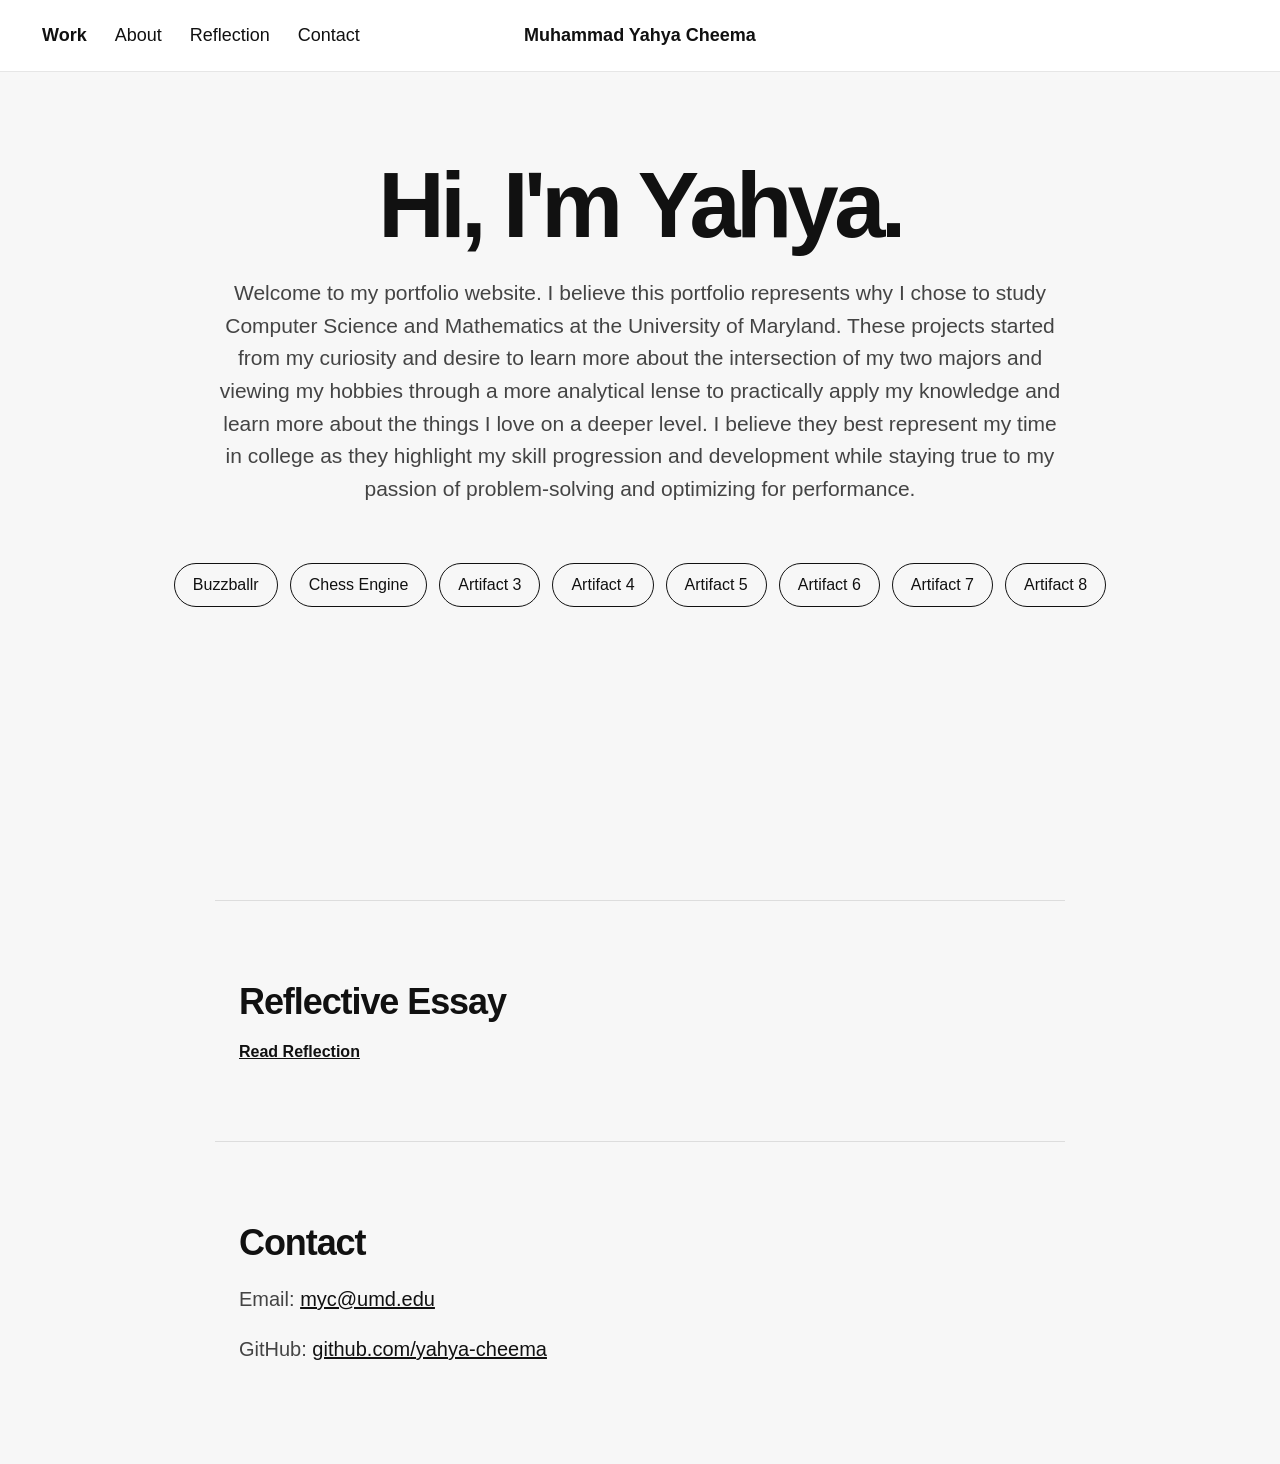
==== index.html @ f9bc6673 "For portfolio" ====
<!DOCTYPE html>
<html lang="en">
<head>
  <meta charset="UTF-8" />
  <meta name="viewport" content="width=device-width, initial-scale=1.0" />
  <title>Muhammad Yahya Cheema | Portfolio</title>
  <link rel="stylesheet" href="style.css" />
</head>

<body>
  <header class="navbar">
    <nav class="nav-left">
      <a href="#work">Work</a>
      <a href="#about">About</a>
      <a href="#reflection">Reflection</a>
      <a href="#contact">Contact</a>
    </nav>

    <div class="nav-name">Muhammad Yahya Cheema</div>
  </header>

  <main>
    <section class="hero">
      <h1>Hi, I'm Yahya.</h1>

      <div class="bio" id="about">
        <p>
          Welcome to my portfolio website. I believe this portfolio represents why I chose to study Computer Science and Mathematics at the University of Maryland.
         These projects started from my curiosity and desire to learn more about the intersection of my two majors and viewing my
        hobbies through a more analytical lense to practically apply my knowledge and learn more about the things I love on a deeper level.
        I believe they best represent my time in college as they highlight my skill progression
        and development while staying true to my passion of problem-solving and optimizing for performance.
        </p>
      </div>

      <div class="button-row" id="work">
        <a href="artifact1.html" class="button">Buzzballr</a>
        <a href="artifact2.html" class="button">Chess Engine</a>
        <a href="artifact3.html" class="button">Artifact 3</a>
        <a href="artifact4.html" class="button">Artifact 4</a>
        <a href="artifact5.html" class="button">Artifact 5</a>
        <a href="artifact5.html" class="button">Artifact 6</a>
        <a href="artifact5.html" class="button">Artifact 7</a>
        <a href="artifact5.html" class="button">Artifact 8</a>
      </div>
    </section>

    <section class="section" id="reflection">
      <h2>Reflective Essay</h2>
      <p>
      </p>
      <a href="reflection.html" class="text-link">Read Reflection</a>
    </section>

    <section class="section" id="contact">
      <h2>Contact</h2>
      <p>Email: <a href="mailto:myc@terpmail.umd.edu">myc@umd.edu</a></p>
      <p>GitHub: <a href="https://github.com/yahya-cheema">github.com/yahya-cheema</a></p>
    </section>
  </main>
</body>
</html>
---- style.css ----
* {
  box-sizing: border-box;
}

html {
  scroll-behavior: smooth;
}

body {
  margin: 0;
  font-family: Helvetica, Arial, sans-serif;
  background: #f7f7f7;
  color: #111;
}

/* Top navigation */

.navbar {
  height: 72px;
  padding: 0 42px;
  display: flex;
  align-items: center;
  justify-content: center;
  position: relative;
  background: #ffffff;
  border-bottom: 1px solid #e6e6e6;
}

.nav-left {
  position: absolute;
  left: 42px;
  display: flex;
  gap: 28px;
}

.nav-left a,
.nav-name {
  font-size: 18px;
  text-decoration: none;
  color: #111;
}

.nav-left a:first-child {
  font-weight: 700;
}

.nav-left a:hover {
  text-decoration: underline;
}

.nav-name {
  font-weight: 700;
}

/* Hero / welcome page */

.hero {
  min-height: calc(100vh - 72px);
  padding: 90px 24px 70px;
  display: flex;
  flex-direction: column;
  align-items: center;
  text-align: center;
}

.hero h1 {
  margin: 0 0 28px;
  max-width: 900px;
  font-size: clamp(48px, 8vw, 92px);
  line-height: 0.95;
  letter-spacing: -0.05em;
}

.bio {
  max-width: 850px;
}

.bio p {
  margin: 0 auto 20px;
  font-size: 21px;
  line-height: 1.55;
  color: #444;
}

/* Artifact buttons */

.button-row {
  margin-top: 38px;
  display: flex;
  flex-wrap: wrap;
  justify-content: center;
  gap: 12px;
}

.button {
  padding: 12px 18px;
  border: 1px solid #111;
  border-radius: 999px;
  color: #111;
  text-decoration: none;
  font-size: 16px;
  transition: background 0.15s ease, color 0.15s ease;
}

.button:hover {
  background: #111;
  color: #fff;
}

/* Lower sections */

.section {
  max-width: 850px;
  margin: 0 auto;
  padding: 80px 24px;
  border-top: 1px solid #ddd;
}

.section h2 {
  margin: 0 0 16px;
  font-size: 36px;
  letter-spacing: -0.03em;
}

.section p {
  font-size: 20px;
  line-height: 1.5;
  color: #444;
}

.section a {
  color: #111;
}

.text-link {
  font-weight: 700;
}

/* Mobile */

@media (max-width: 700px) {
  .navbar {
    height: auto;
    padding: 22px 20px;
    flex-direction: column;
    gap: 14px;
  }

  .nav-left {
    position: static;
    flex-wrap: wrap;
    justify-content: center;
    gap: 16px;
  }

  .nav-left a,
  .nav-name {
    font-size: 16px;
  }

  .hero {
    min-height: auto;
    padding: 70px 20px;
  }

  .hero h1 {
    font-size: 52px;
  }

  .bio p {
    font-size: 18px;
  }
  .artifact {
    margin-top: 48px;
  }
  
  .artifact-image {
    width: 100%;
    max-width: 720px;
    height: auto;
    display: block;
    margin-bottom: 24px;
    border: 1px solid #ddd;
  }
  
  .button {
    display: inline-block;
    margin-top: 12px;
    padding: 10px 16px;
    border: 1px solid #222;
    color: #222;
    text-decoration: none;
    font-size: 15px;
  }
  
  .button:hover {
    background: #222;
    color: white;
  }
  .artifact-image.chess-image {
    width: 280px;
    max-width: 280px;
    height: auto;
    margin-left: auto;
    margin-right: auto;
  }
}
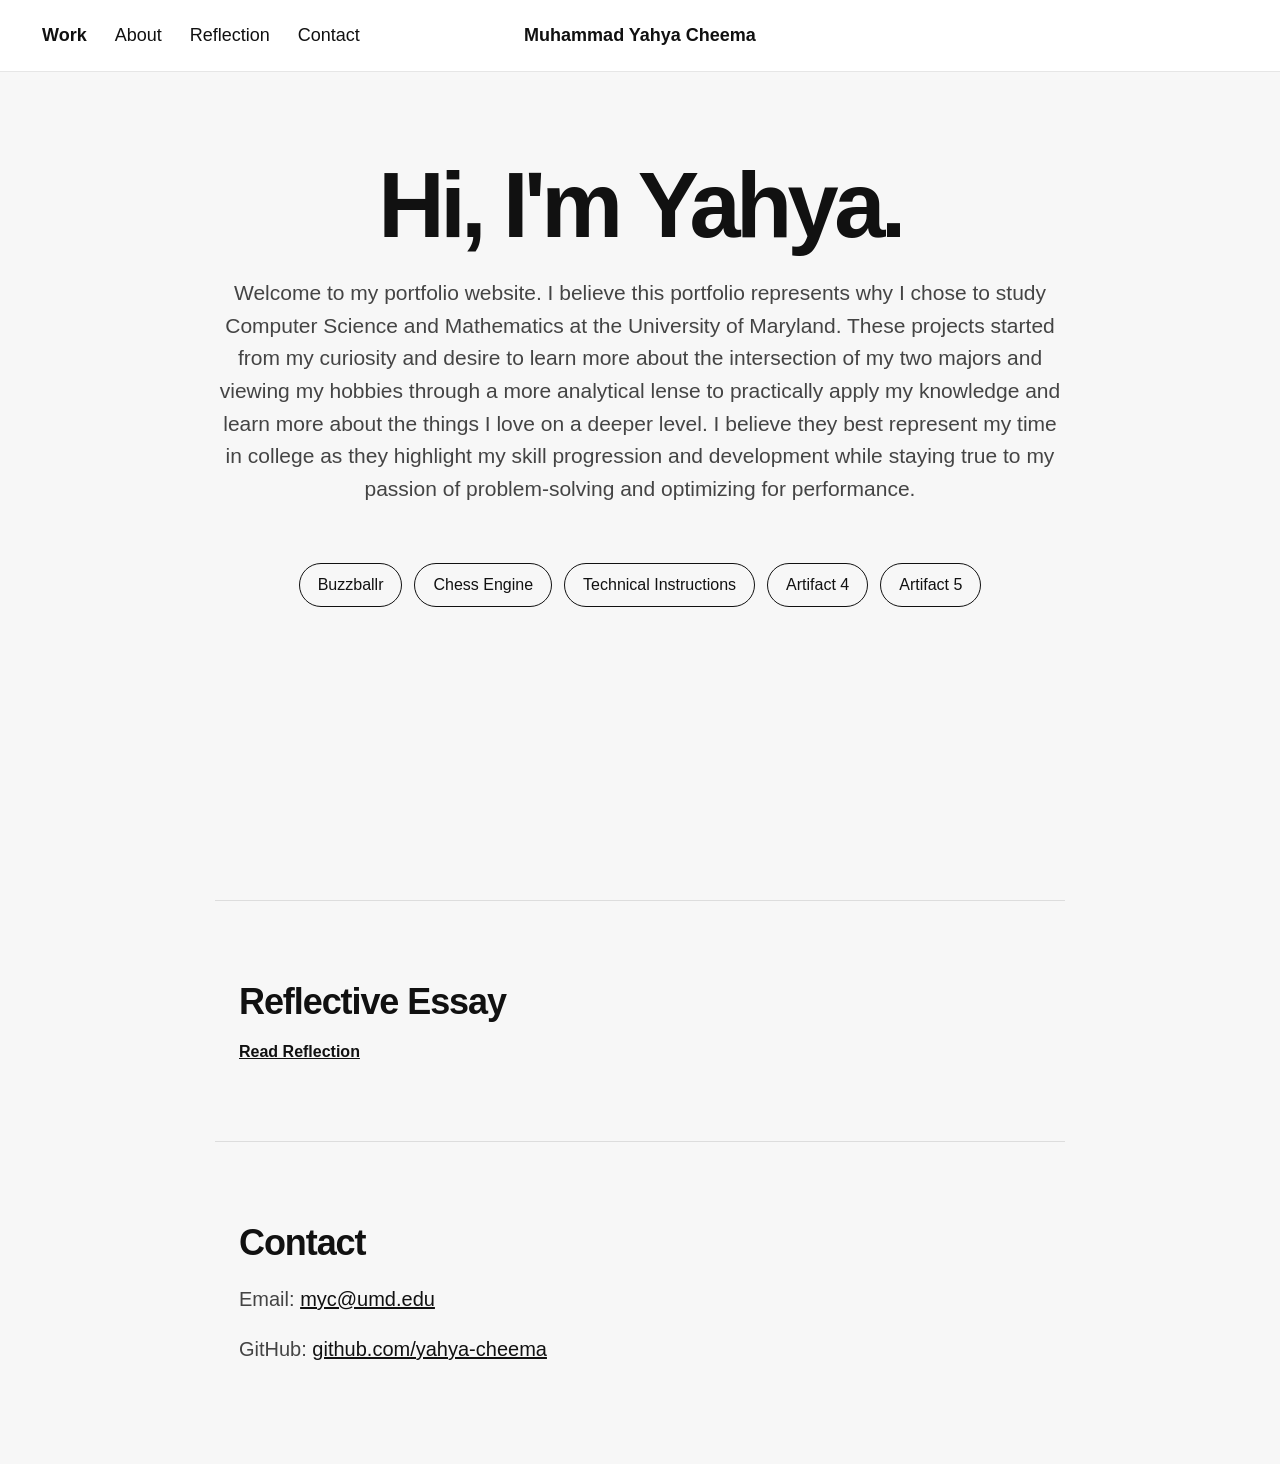
==== commit 579328c2: "For portfolio" ====
--- a/index.html
+++ b/index.html
@@ -36,12 +36,9 @@
       <div class="button-row" id="work">
         <a href="artifact1.html" class="button">Buzzballr</a>
         <a href="artifact2.html" class="button">Chess Engine</a>
-        <a href="artifact3.html" class="button">Artifact 3</a>
+        <a href="artifact3.html" class="button">Technical Instructions</a>
         <a href="artifact4.html" class="button">Artifact 4</a>
         <a href="artifact5.html" class="button">Artifact 5</a>
-        <a href="artifact5.html" class="button">Artifact 6</a>
-        <a href="artifact5.html" class="button">Artifact 7</a>
-        <a href="artifact5.html" class="button">Artifact 8</a>
       </div>
     </section>
 
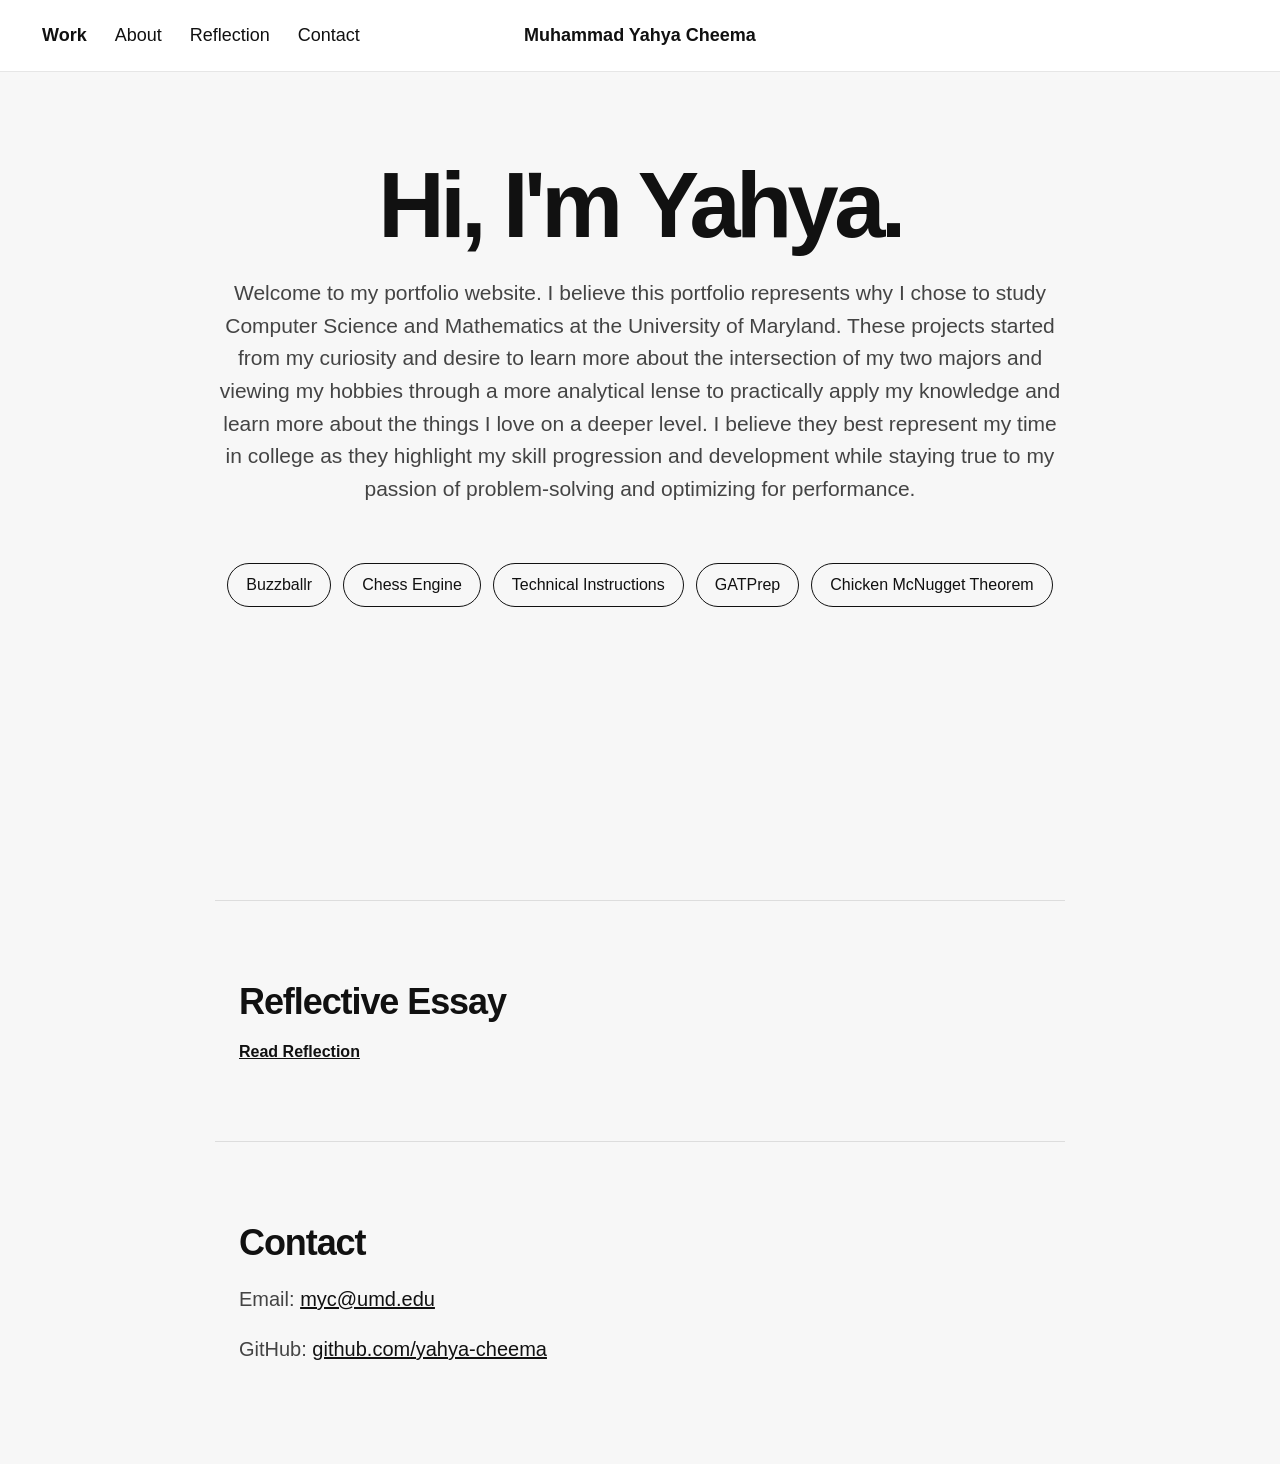
==== commit 1c392c29: "For portfolio" ====
--- a/index.html
+++ b/index.html
@@ -37,8 +37,8 @@
         <a href="artifact1.html" class="button">Buzzballr</a>
         <a href="artifact2.html" class="button">Chess Engine</a>
         <a href="artifact3.html" class="button">Technical Instructions</a>
-        <a href="artifact4.html" class="button">Artifact 4</a>
-        <a href="artifact5.html" class="button">Artifact 5</a>
+        <a href="artifact4.html" class="button">GATPrep</a>
+        <a href="artifact5.html" class="button">Chicken McNugget Theorem</a>
       </div>
     </section>
 
